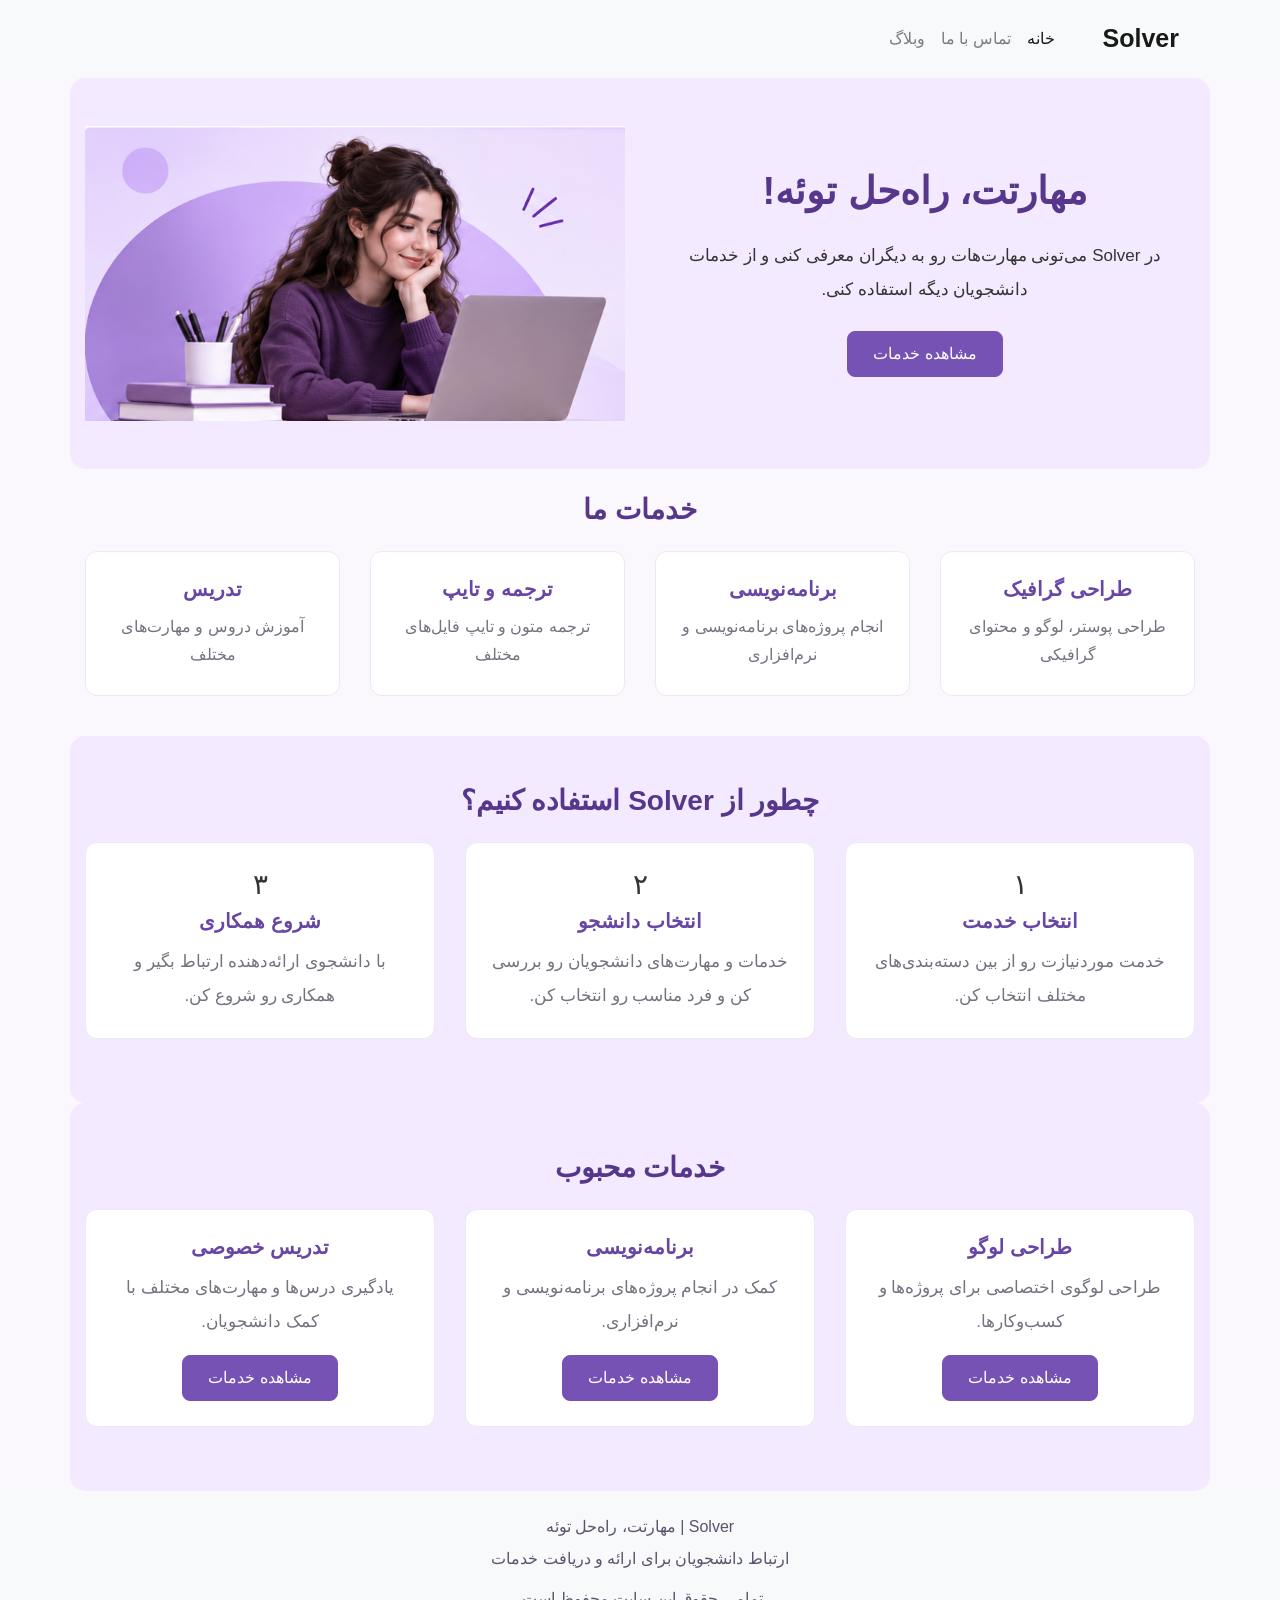
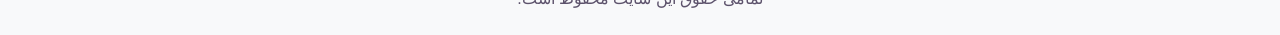
==== index.html @ 61af01be "update homepage banner" ====
<!DOCTYPE html>
<html lang="fa" dir="rtl">

<head>
    <meta charset="UTF-8">
    <meta name="viewport" content="width=device-width, initial-scale=1.0">
    <title>Solver | سالور</title>

    <link rel="stylesheet" href="css/bootstrap.min.css">
    <link rel="stylesheet" href="css/style.css">
</head>

<body>

    <!-- منوی سایت -->
    <nav class="navbar navbar-expand-lg navbar-light bg-light">
        <div class="container">

            <a class="navbar-brand" href="index.html">Solver</a>

            <button class="navbar-toggler" type="button" data-bs-toggle="collapse"
                data-bs-target="#navbarMenu">
                <span class="navbar-toggler-icon"></span>
            </button>

            <div class="collapse navbar-collapse" id="navbarMenu">
                <ul class="navbar-nav me-auto">

                    <li class="nav-item">
                        <a class="nav-link active" href="index.html">خانه</a>
                    </li>

                    <li class="nav-item">
                        <a class="nav-link" href="contact.html">تماس با ما</a>
                    </li>

                    <li class="nav-item">
                        <a class="nav-link" href="blog.html">وبلاگ</a>
                    </li>

                </ul>
            </div>

        </div>
    </nav>
    
    <!-- بخش معرفی سایت -->
<div class="container py-5">
    <div class="row align-items-center">

        <div class="col-md-6 text-center text-md-end">
            <h1>مهارتت، راه‌حل توئه!</h1>

            <p class="my-4">
                در Solver می‌تونی مهارت‌هات رو به دیگران معرفی کنی
                و از خدمات دانشجویان دیگه استفاده کنی.
            </p>

            <a href="products.html" class="btn btn-primary">
                مشاهده خدمات
            </a>
        </div>

        <div class="col-md-6">
            <img src="img/hero.png"
                 alt="معرفی خدمات دانشجویی Solver"
                 class="img-fluid">
        </div>

    </div>
</div>

    
    <!-- خدمات -->
    <div class="container py-4">

        <h2 class="text-center mb-4">خدمات ما</h2>

        <div class="row">

            <div class="col-md-3 mb-3">
                <div class="card h-100">
                    <div class="card-body text-center">
                        <h5 class="card-title">طراحی گرافیک</h5>
                        <p class="card-text">
                            طراحی پوستر، لوگو و محتوای گرافیکی
                        </p>
                    </div>
                </div>
            </div>

            <div class="col-md-3 mb-3">
                <div class="card h-100">
                    <div class="card-body text-center">
                        <h5 class="card-title">برنامه‌نویسی</h5>
                        <p class="card-text">
                            انجام پروژه‌های برنامه‌نویسی و نرم‌افزاری
                        </p>
                    </div>
                </div>
            </div>

            <div class="col-md-3 mb-3">
                <div class="card h-100">
                    <div class="card-body text-center">
                        <h5 class="card-title">ترجمه و تایپ</h5>
                        <p class="card-text">
                            ترجمه متون و تایپ فایل‌های مختلف
                        </p>
                    </div>
                </div>
            </div>

            <div class="col-md-3 mb-3">
                <div class="card h-100">
                    <div class="card-body text-center">
                        <h5 class="card-title">تدریس</h5>
                        <p class="card-text">
                            آموزش دروس و مهارت‌های مختلف
                        </p>
                    </div>
                </div>
            </div>

        </div>
    </div>

        <!-- نحوه استفاده از سایت -->
    <div class="container py-5">
        <h2 class="text-center mb-4">چطور از Solver استفاده کنیم؟</h2>

        <div class="row">

            <div class="col-md-4 mb-3">
                <div class="card h-100 text-center">
                    <div class="card-body">
                        <h3>۱</h3>
                        <h5 class="card-title">انتخاب خدمت</h5>
                        <p class="card-text">
                            خدمت موردنیازت رو از بین دسته‌بندی‌های مختلف انتخاب کن.
                        </p>
                    </div>
                </div>
            </div>

            <div class="col-md-4 mb-3">
                <div class="card h-100 text-center">
                    <div class="card-body">
                        <h3>۲</h3>
                        <h5 class="card-title">انتخاب دانشجو</h5>
                        <p class="card-text">
                            خدمات و مهارت‌های دانشجویان رو بررسی کن و فرد مناسب رو انتخاب کن.
                        </p>
                    </div>
                </div>
            </div>

            <div class="col-md-4 mb-3">
                <div class="card h-100 text-center">
                    <div class="card-body">
                        <h3>۳</h3>
                        <h5 class="card-title">شروع همکاری</h5>
                        <p class="card-text">
                            با دانشجوی ارائه‌دهنده ارتباط بگیر و همکاری رو شروع کن.
                        </p>
                    </div>
                </div>
            </div>

        </div>
    </div>

    <!-- خدمات محبوب -->
    <div class="container py-5">
        <h2 class="text-center mb-4">خدمات محبوب</h2>

        <div class="row">

            <div class="col-md-4 mb-3">
                <div class="card h-100">
                    <div class="card-body text-center">
                        <h5 class="card-title">طراحی لوگو</h5>
                        <p class="card-text">
                            طراحی لوگوی اختصاصی برای پروژه‌ها و کسب‌وکارها.
                        </p>
                        <a href="products.html" class="btn btn-primary">مشاهده خدمات</a>
                    </div>
                </div>
            </div>

            <div class="col-md-4 mb-3">
                <div class="card h-100">
                    <div class="card-body text-center">
                        <h5 class="card-title">برنامه‌نویسی</h5>
                        <p class="card-text">
                            کمک در انجام پروژه‌های برنامه‌نویسی و نرم‌افزاری.
                        </p>
                        <a href="products.html" class="btn btn-primary">مشاهده خدمات</a>
                    </div>
                </div>
            </div>

            <div class="col-md-4 mb-3">
                <div class="card h-100">
                    <div class="card-body text-center">
                        <h5 class="card-title">تدریس خصوصی</h5>
                        <p class="card-text">
                            یادگیری درس‌ها و مهارت‌های مختلف با کمک دانشجویان.
                        </p>
                        <a href="products.html" class="btn btn-primary">مشاهده خدمات</a>
                    </div>
                </div>
            </div>

        </div>
    </div>

    <!-- پایین صفحه -->
    <div class="container-fluid bg-light text-center py-4">

        <p class="mb-2">Solver | مهارتت، راه‌حل توئه</p>

        <p class="mb-0">
            ارتباط دانشجویان برای ارائه و دریافت خدمات
        </p>

        <p class="mt-3 mb-0">
            تمامی حقوق این سایت محفوظ است.
        </p>

    </div>

        

    <script src="js/bootstrap.bundle.min.js"></script>
    <script src="js/script.js"></script>

</body>
</html>
---- css/style.css ----
/* تنظیمات کلی */
body {
    font-family: Tahoma, Arial, sans-serif;
    background-color: #faf8fc;
    color: #333333;
}

/* منوی سایت */
.navbar {
    padding: 15px;
}

.navbar-brand {
    color: #6846a5;
    font-size: 25px;
    font-weight: bold;
}

.nav-link {
    color: #514b5e;
}

/* عنوان ها */
h1, h2 {
    color: #56378b;
    font-weight: bold;
}

h1 {
    font-size: 38px;
}

h2 {
    font-size: 28px;
}

/* بخش معرفی */
.container.text-center p {
    color: #716b7b;
    line-height: 2;
}

/* دکمه شروع */
.btn-primary {
    background-color: #7652b5;
    border-color: #7652b5;
    border-radius: 8px;
    padding: 10px 25px;
}

/* کارت های خدمات */
.card {
    border: 1px solid #eee8f5;
    border-radius: 12px;
    background-color: #ffffff;
}

.card-body {
    padding: 25px;
}

.card-title {
    color: #6846a5;
    font-weight: bold;
}

.card-text {
    color: #77717f;
    line-height: 1.8;
}

/* پایین صفحه */
.container-fluid {
    color: #5d536c;
    padding: 30px;
}

/* بنر اصلی */
.container.py-5 {
    background-color: #f3eaff;
    border-radius: 15px;
}

.container.py-5 h1 {
    font-size: 38px;
    color: #56378b;
}

.container.py-5 p {
    font-size: 17px;
    line-height: 2;
}
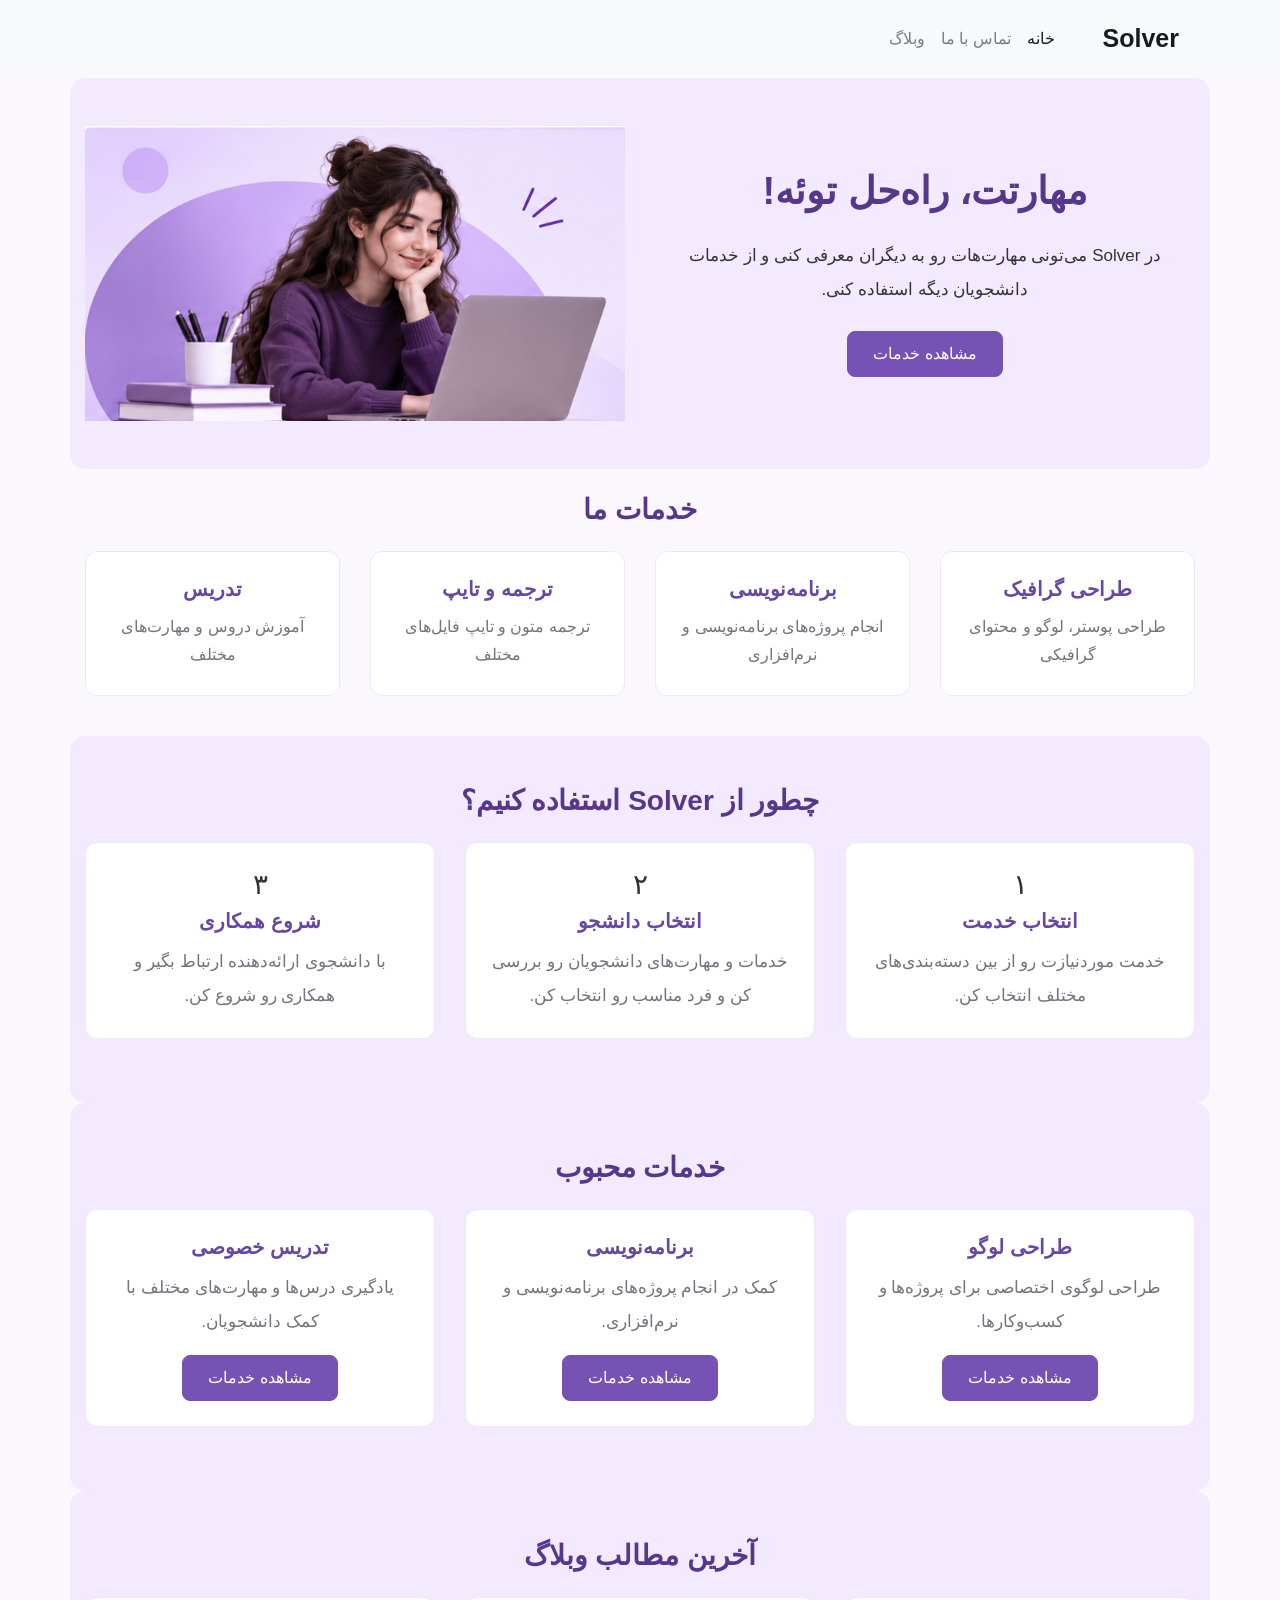
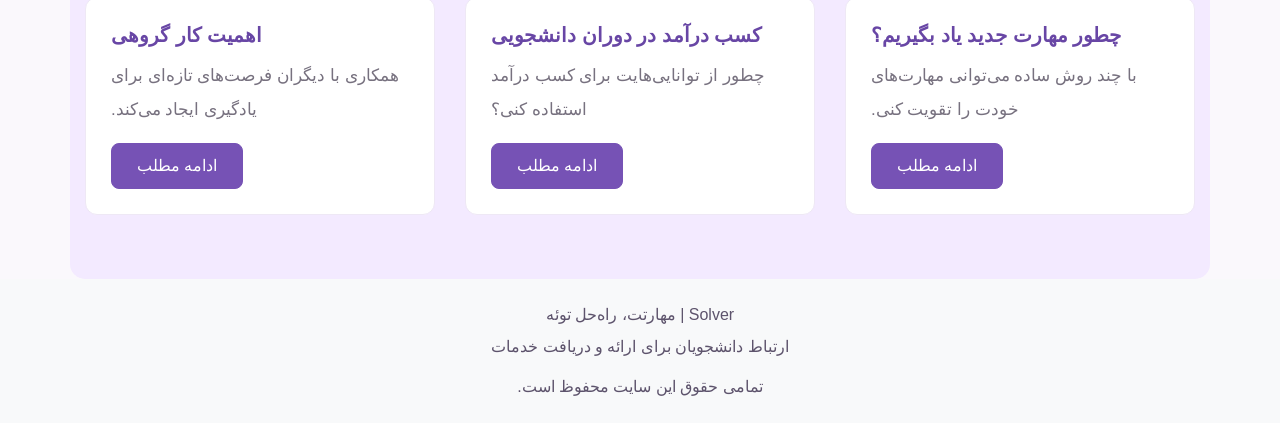
==== commit c5003771: "add blog cards" ====
--- a/index.html
+++ b/index.html
@@ -1,4 +1,3 @@
-
 <!DOCTYPE html>
 <html lang="fa" dir="rtl">
 
@@ -44,34 +43,33 @@
 
         </div>
     </nav>
-    
+
     <!-- بخش معرفی سایت -->
-<div class="container py-5">
-    <div class="row align-items-center">
-
-        <div class="col-md-6 text-center text-md-end">
-            <h1>مهارتت، راه‌حل توئه!</h1>
-
-            <p class="my-4">
-                در Solver می‌تونی مهارت‌هات رو به دیگران معرفی کنی
-                و از خدمات دانشجویان دیگه استفاده کنی.
-            </p>
-
-            <a href="products.html" class="btn btn-primary">
-                مشاهده خدمات
-            </a>
-        </div>
-
-        <div class="col-md-6">
-            <img src="img/hero.png"
-                 alt="معرفی خدمات دانشجویی Solver"
-                 class="img-fluid">
-        </div>
-
-    </div>
-</div>
-
-    
+    <div class="container py-5">
+        <div class="row align-items-center">
+
+            <div class="col-md-6 text-center text-md-end">
+                <h1>مهارتت، راه‌حل توئه!</h1>
+
+                <p class="my-4">
+                    در Solver می‌تونی مهارت‌هات رو به دیگران معرفی کنی
+                    و از خدمات دانشجویان دیگه استفاده کنی.
+                </p>
+
+                <a href="products.html" class="btn btn-primary">
+                    مشاهده خدمات
+                </a>
+            </div>
+
+            <div class="col-md-6">
+                <img src="img/hero.png"
+                    alt="معرفی خدمات دانشجویی Solver"
+                    class="img-fluid">
+            </div>
+
+        </div>
+    </div>
+
     <!-- خدمات -->
     <div class="container py-4">
 
@@ -126,8 +124,9 @@
         </div>
     </div>
 
-        <!-- نحوه استفاده از سایت -->
-    <div class="container py-5">
+    <!-- نحوه استفاده از سایت -->
+    <div class="container py-5">
+
         <h2 class="text-center mb-4">چطور از Solver استفاده کنیم؟</h2>
 
         <div class="row">
@@ -173,6 +172,7 @@
 
     <!-- خدمات محبوب -->
     <div class="container py-5">
+
         <h2 class="text-center mb-4">خدمات محبوب</h2>
 
         <div class="row">
@@ -209,6 +209,52 @@
                             یادگیری درس‌ها و مهارت‌های مختلف با کمک دانشجویان.
                         </p>
                         <a href="products.html" class="btn btn-primary">مشاهده خدمات</a>
+                    </div>
+                </div>
+            </div>
+
+        </div>
+    </div>
+
+    <!-- آخرین مطالب وبلاگ -->
+    <div class="container py-5">
+
+        <h2 class="text-center mb-4">آخرین مطالب وبلاگ</h2>
+
+        <div class="row">
+
+            <div class="col-md-4 mb-3">
+                <div class="card h-100">
+                    <div class="card-body">
+                        <h5 class="card-title">چطور مهارت جدید یاد بگیریم؟</h5>
+                        <p class="card-text">
+                            با چند روش ساده می‌توانی مهارت‌های خودت را تقویت کنی.
+                        </p>
+                        <a href="blog.html" class="btn btn-primary">ادامه مطلب</a>
+                    </div>
+                </div>
+            </div>
+
+            <div class="col-md-4 mb-3">
+                <div class="card h-100">
+                    <div class="card-body">
+                        <h5 class="card-title">کسب درآمد در دوران دانشجویی</h5>
+                        <p class="card-text">
+                            چطور از توانایی‌هایت برای کسب درآمد استفاده کنی؟
+                        </p>
+                        <a href="blog.html" class="btn btn-primary">ادامه مطلب</a>
+                    </div>
+                </div>
+            </div>
+
+            <div class="col-md-4 mb-3">
+                <div class="card h-100">
+                    <div class="card-body">
+                        <h5 class="card-title">اهمیت کار گروهی</h5>
+                        <p class="card-text">
+                            همکاری با دیگران فرصت‌های تازه‌ای برای یادگیری ایجاد می‌کند.
+                        </p>
+                        <a href="blog.html" class="btn btn-primary">ادامه مطلب</a>
                     </div>
                 </div>
             </div>
@@ -231,8 +277,6 @@
 
     </div>
 
-        
-
     <script src="js/bootstrap.bundle.min.js"></script>
     <script src="js/script.js"></script>
 
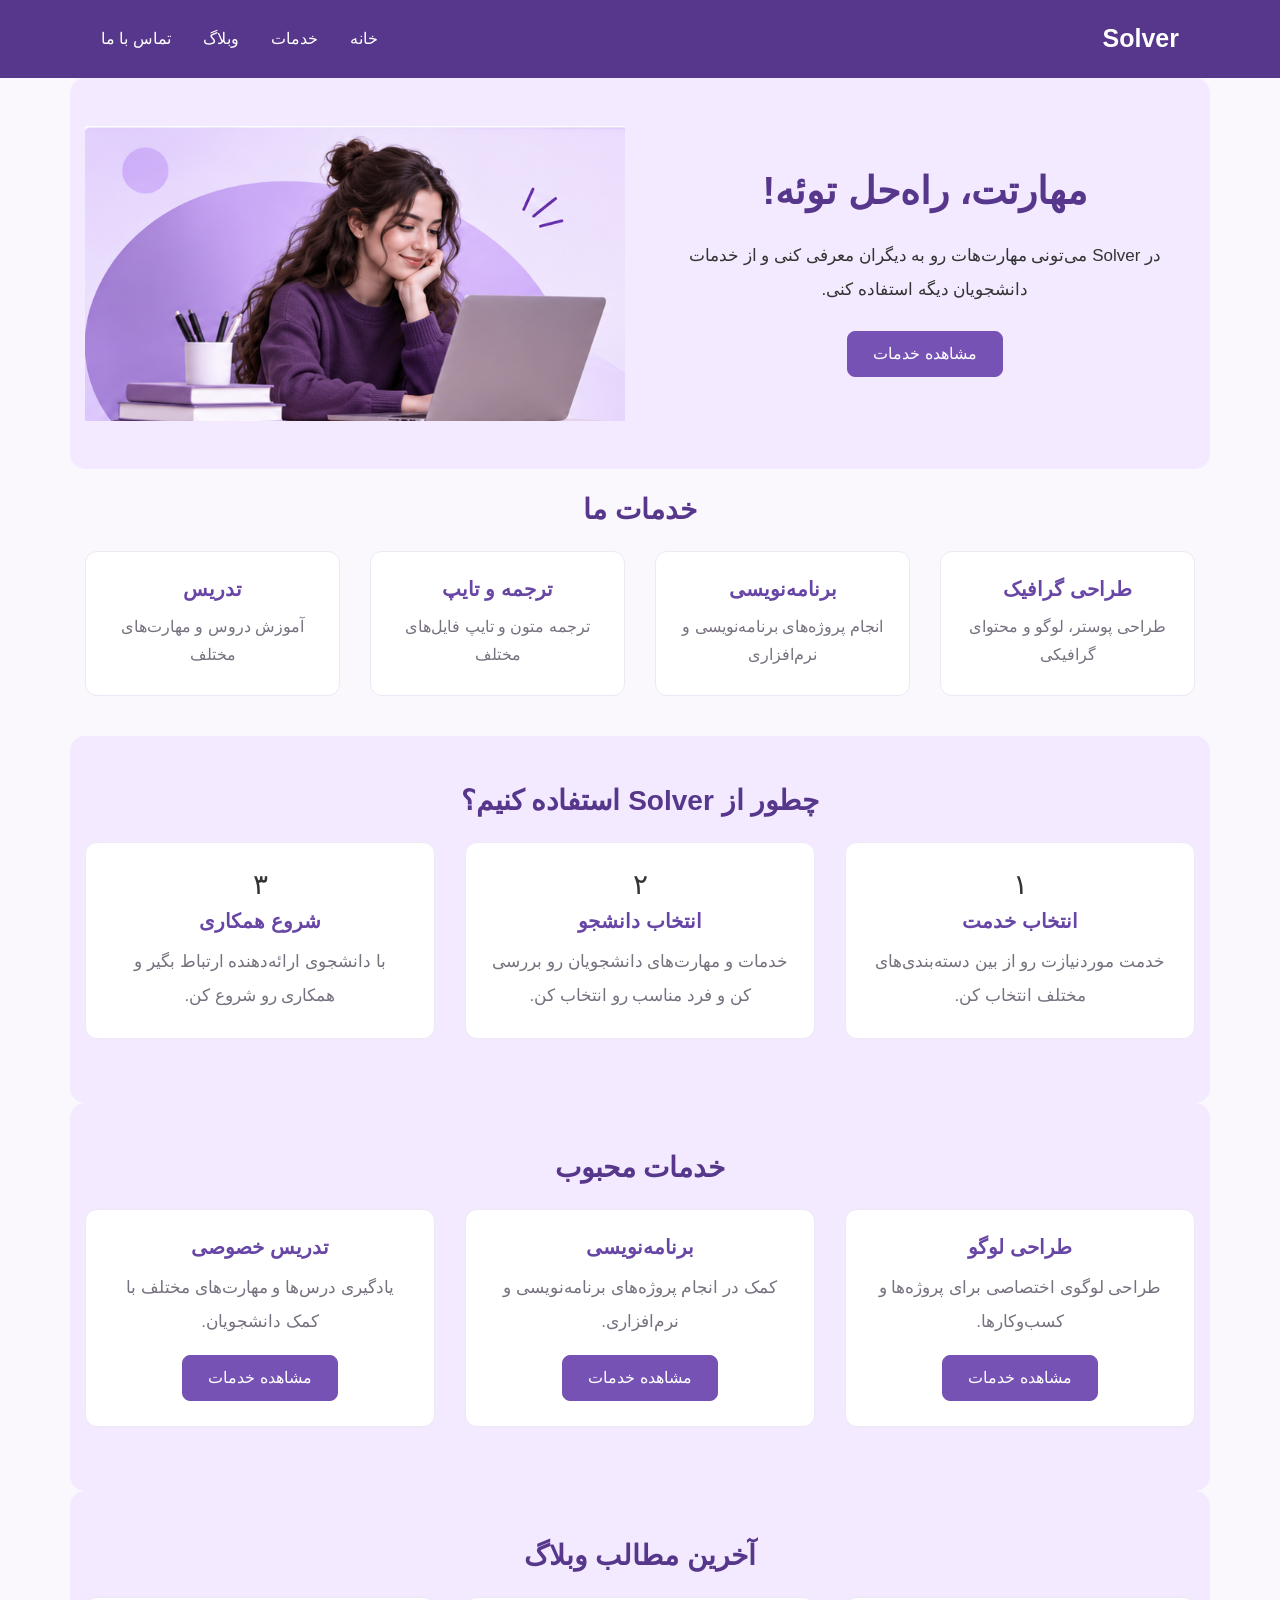
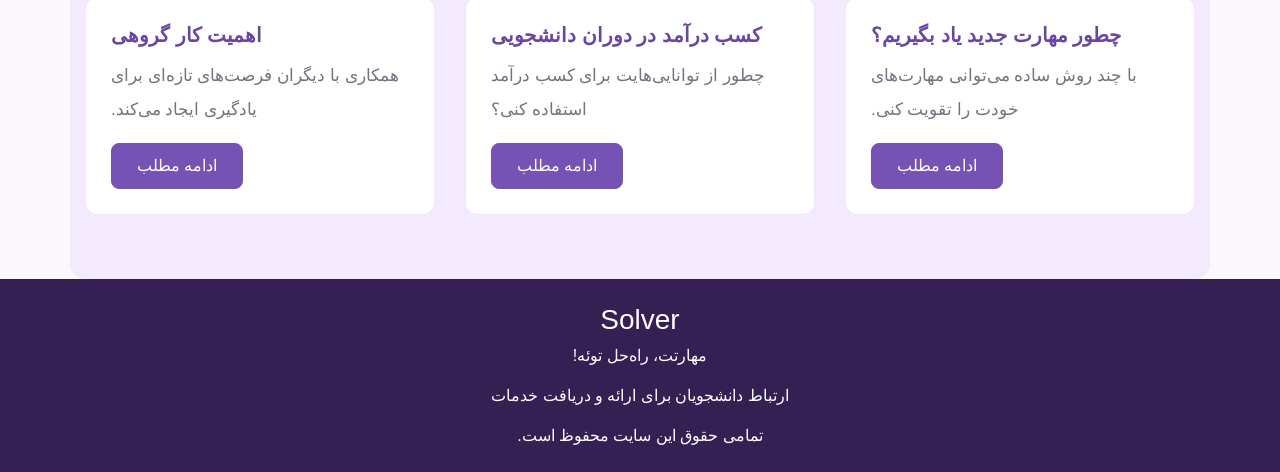
==== commit 1fbe5751: "improve header and footer" ====
--- a/index.html
+++ b/index.html
@@ -12,33 +12,17 @@
 
 <body>
 
-    <!-- منوی سایت -->
-    <nav class="navbar navbar-expand-lg navbar-light bg-light">
+<!-- هدر سایت -->
+    <nav class="navbar navbar-dark" style="background-color: #56378b;">
         <div class="container">
 
             <a class="navbar-brand" href="index.html">Solver</a>
 
-            <button class="navbar-toggler" type="button" data-bs-toggle="collapse"
-                data-bs-target="#navbarMenu">
-                <span class="navbar-toggler-icon"></span>
-            </button>
-
-            <div class="collapse navbar-collapse" id="navbarMenu">
-                <ul class="navbar-nav me-auto">
-
-                    <li class="nav-item">
-                        <a class="nav-link active" href="index.html">خانه</a>
-                    </li>
-
-                    <li class="nav-item">
-                        <a class="nav-link" href="contact.html">تماس با ما</a>
-                    </li>
-
-                    <li class="nav-item">
-                        <a class="nav-link" href="blog.html">وبلاگ</a>
-                    </li>
-
-                </ul>
+            <div class="d-flex">
+                <a class="nav-link text-white" href="index.html">خانه</a>
+                <a class="nav-link text-white" href="products.html">خدمات</a>
+                <a class="nav-link text-white" href="blog.html">وبلاگ</a>
+                <a class="nav-link text-white" href="contact.html">تماس با ما</a>
             </div>
 
         </div>
@@ -263,17 +247,15 @@
     </div>
 
     <!-- پایین صفحه -->
-    <div class="container-fluid bg-light text-center py-4">
-
-        <p class="mb-2">Solver | مهارتت، راه‌حل توئه</p>
-
-        <p class="mb-0">
-            ارتباط دانشجویان برای ارائه و دریافت خدمات
-        </p>
-
-        <p class="mt-3 mb-0">
-            تمامی حقوق این سایت محفوظ است.
-        </p>
+    <div class="container-fluid text-center py-4" style="background-color: #342052; color: white;">
+
+        <h3>Solver</h3>
+
+        <p>مهارتت، راه‌حل توئه!</p>
+
+        <p>ارتباط دانشجویان برای ارائه و دریافت خدمات</p>
+
+        <p class="mb-0">تمامی حقوق این سایت محفوظ است.</p>
 
     </div>
 
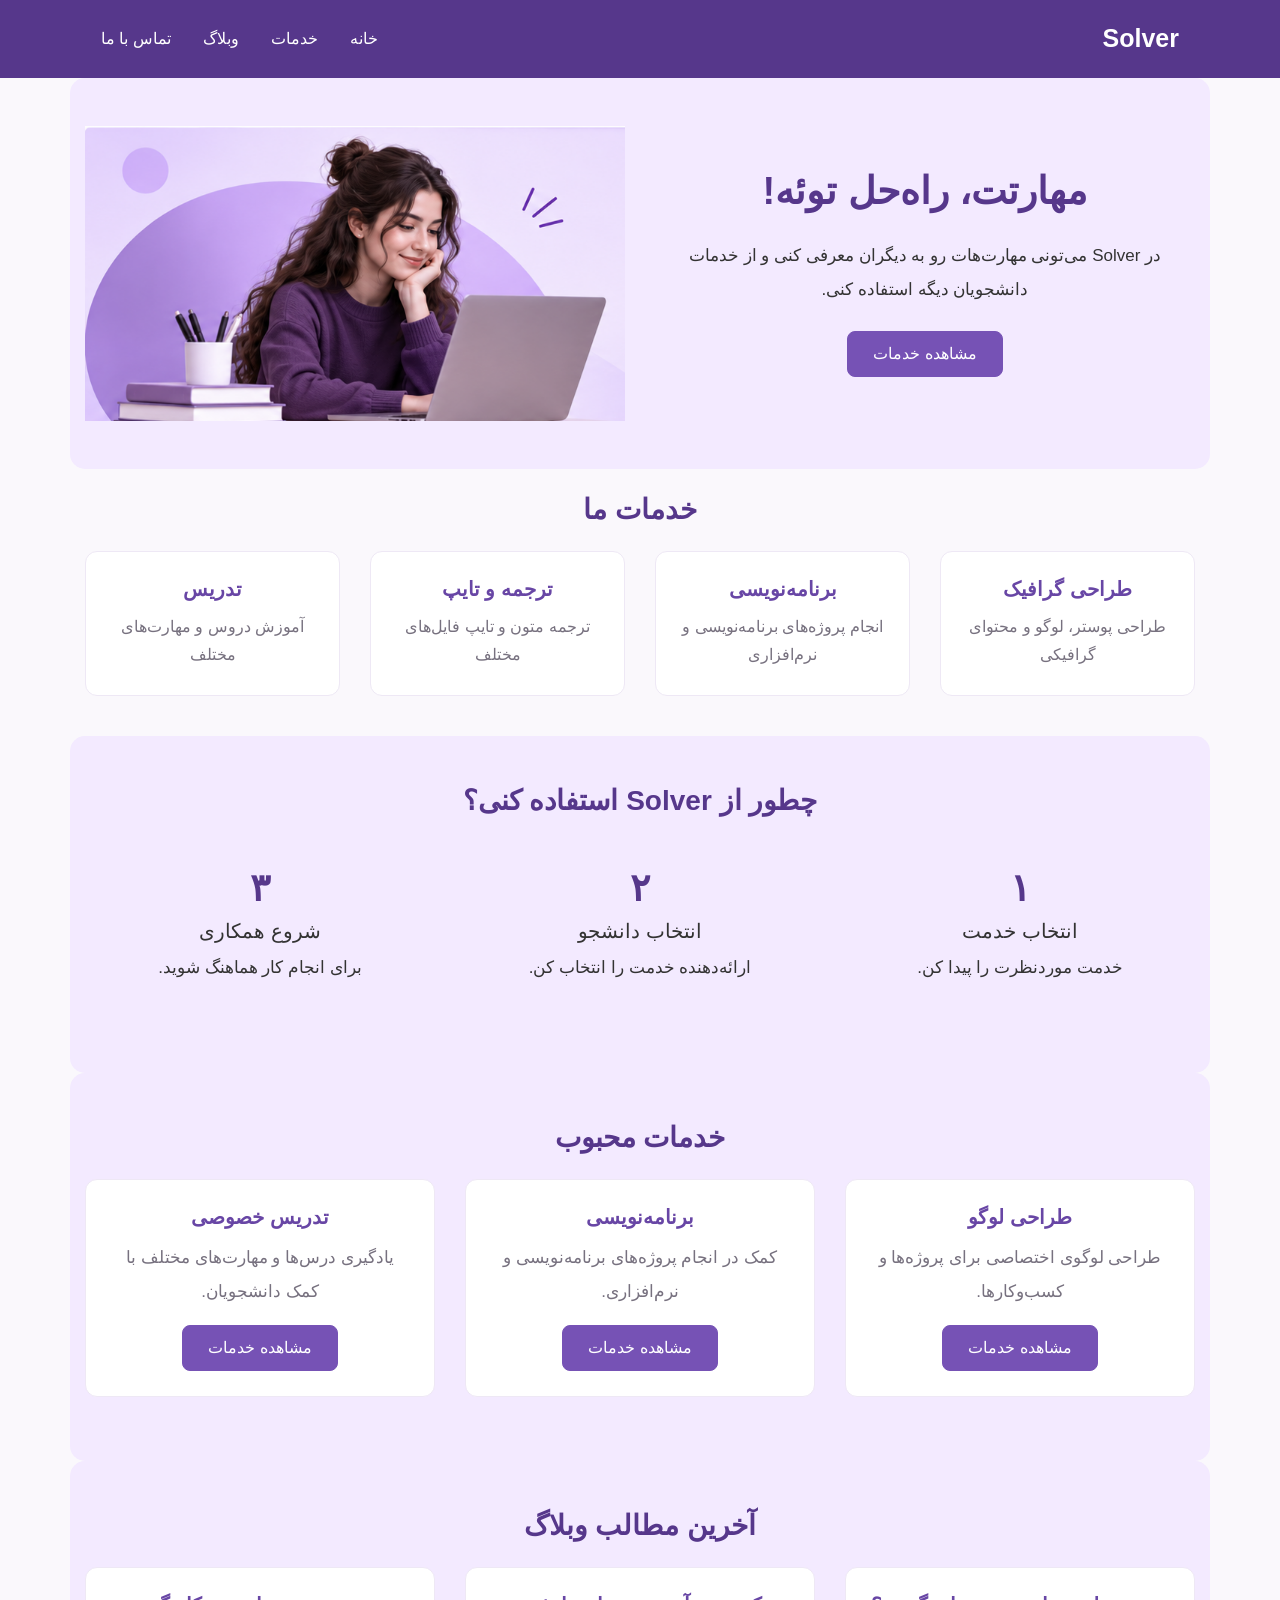
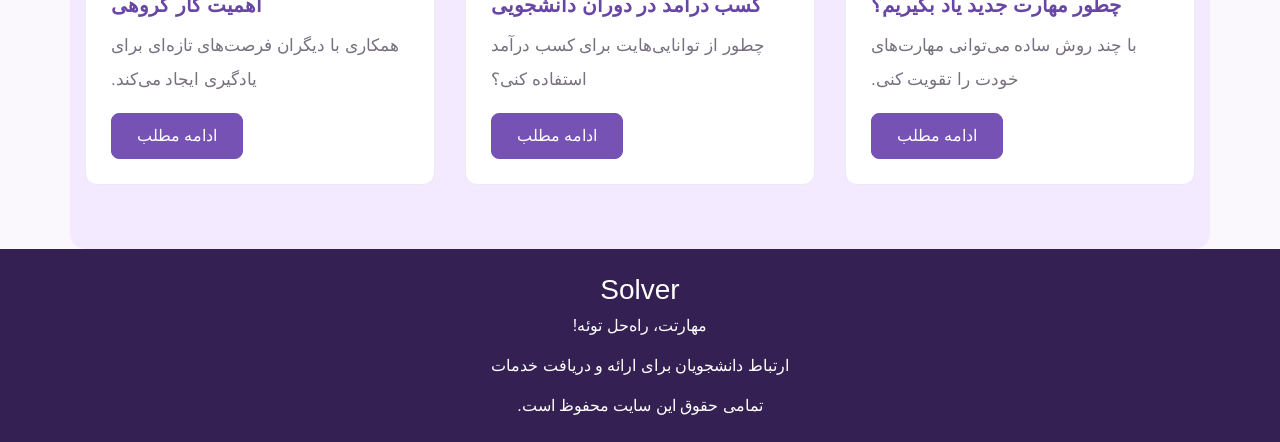
==== commit 0b50a47c: "improve how it works section" ====
--- a/index.html
+++ b/index.html
@@ -111,49 +111,33 @@
     <!-- نحوه استفاده از سایت -->
     <div class="container py-5">
 
-        <h2 class="text-center mb-4">چطور از Solver استفاده کنیم؟</h2>
-
-        <div class="row">
-
-            <div class="col-md-4 mb-3">
-                <div class="card h-100 text-center">
-                    <div class="card-body">
-                        <h3>۱</h3>
-                        <h5 class="card-title">انتخاب خدمت</h5>
-                        <p class="card-text">
-                            خدمت موردنیازت رو از بین دسته‌بندی‌های مختلف انتخاب کن.
-                        </p>
-                    </div>
-                </div>
-            </div>
-
-            <div class="col-md-4 mb-3">
-                <div class="card h-100 text-center">
-                    <div class="card-body">
-                        <h3>۲</h3>
-                        <h5 class="card-title">انتخاب دانشجو</h5>
-                        <p class="card-text">
-                            خدمات و مهارت‌های دانشجویان رو بررسی کن و فرد مناسب رو انتخاب کن.
-                        </p>
-                    </div>
-                </div>
-            </div>
-
-            <div class="col-md-4 mb-3">
-                <div class="card h-100 text-center">
-                    <div class="card-body">
-                        <h3>۳</h3>
-                        <h5 class="card-title">شروع همکاری</h5>
-                        <p class="card-text">
-                            با دانشجوی ارائه‌دهنده ارتباط بگیر و همکاری رو شروع کن.
-                        </p>
-                    </div>
-                </div>
-            </div>
-
-        </div>
-    </div>
-
+        <h2 class="text-center mb-5">چطور از Solver استفاده کنی؟</h2>
+
+        <div class="row text-center">
+
+            <div class="col-md-4 mb-4">
+                <h1 style="color: #56378b;">۱</h1>
+                <h5>انتخاب خدمت</h5>
+                <p>خدمت موردنظرت را پیدا کن.</p>
+            </div>
+
+            <div class="col-md-4 mb-4">
+                <h1 style="color: #56378b;">۲</h1>
+                <h5>انتخاب دانشجو</h5>
+                <p>ارائه‌دهنده خدمت را انتخاب کن.</p>
+            </div>
+
+            <div class="col-md-4 mb-4">
+                <h1 style="color: #56378b;">۳</h1>
+                <h5>شروع همکاری</h5>
+                <p>برای انجام کار هماهنگ شوید.</p>
+            </div>
+
+        </div>
+
+    </div>
+
+    
     <!-- خدمات محبوب -->
     <div class="container py-5">
 
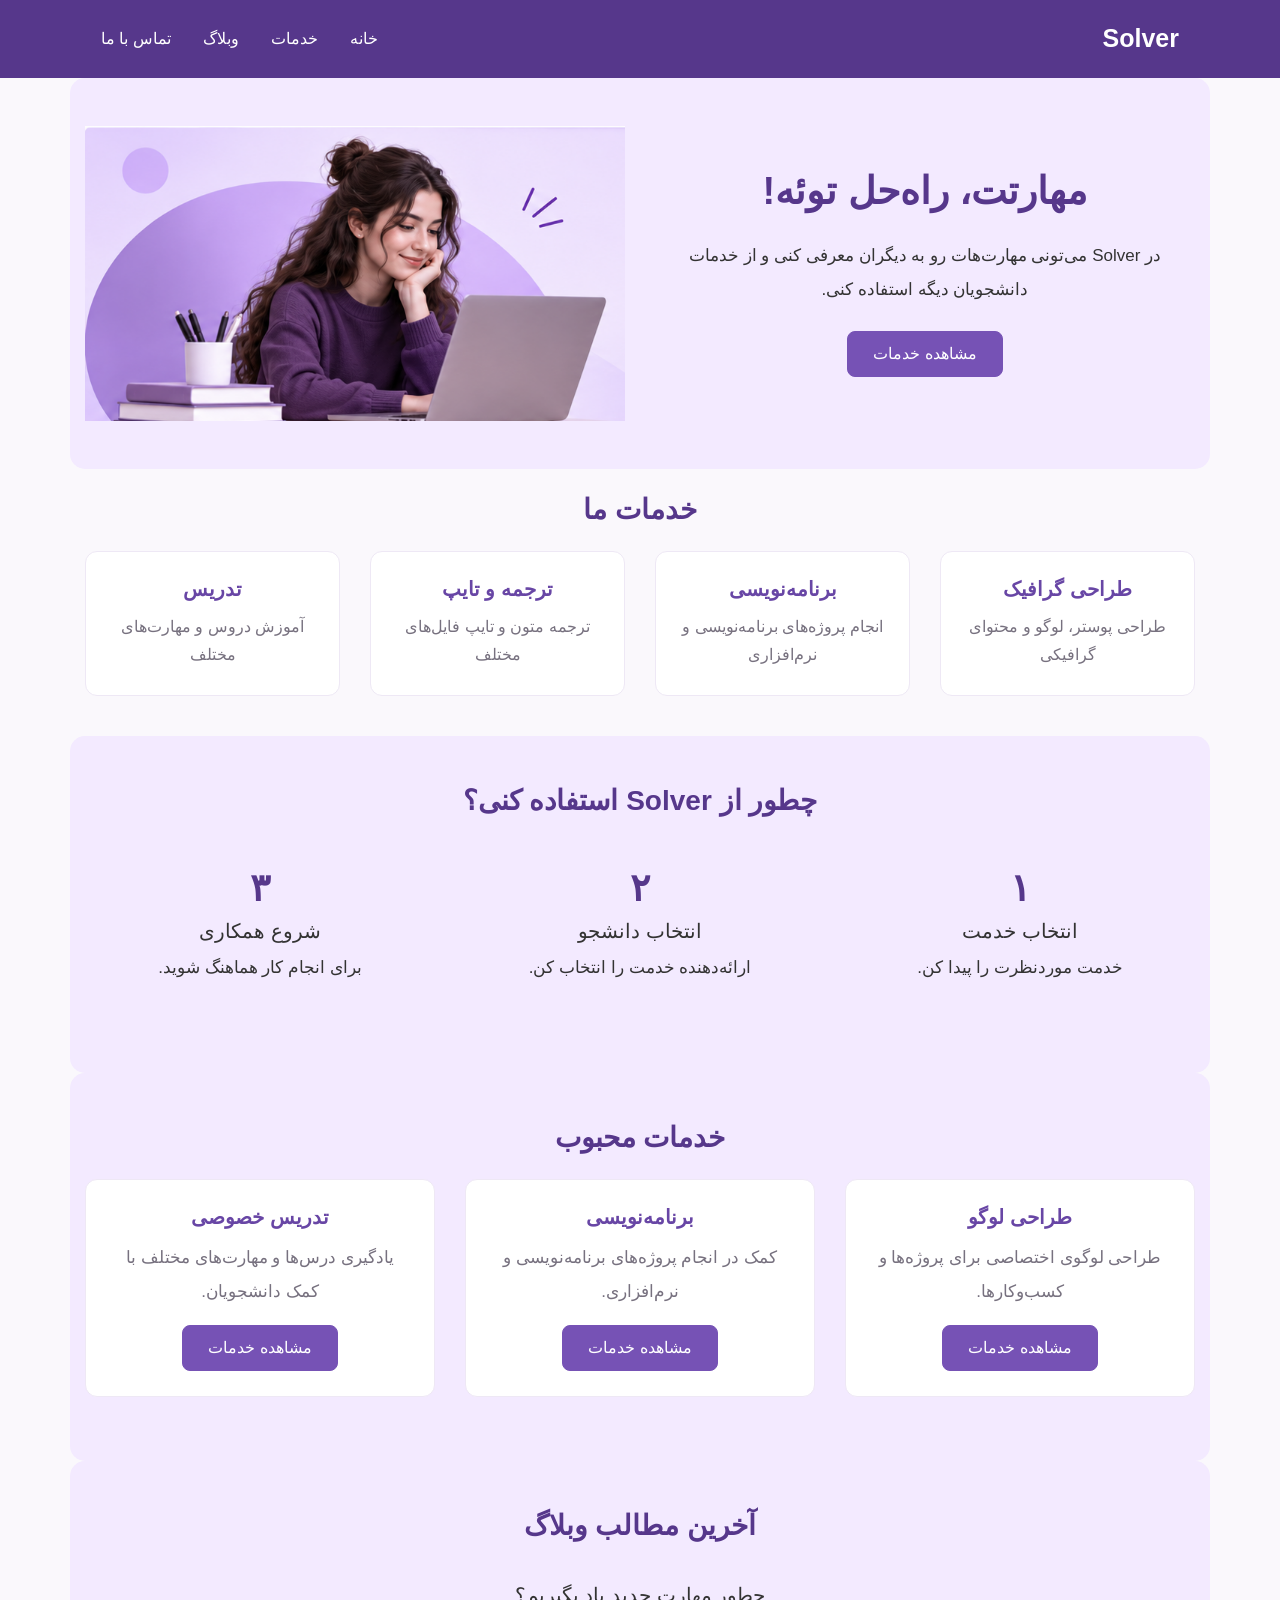
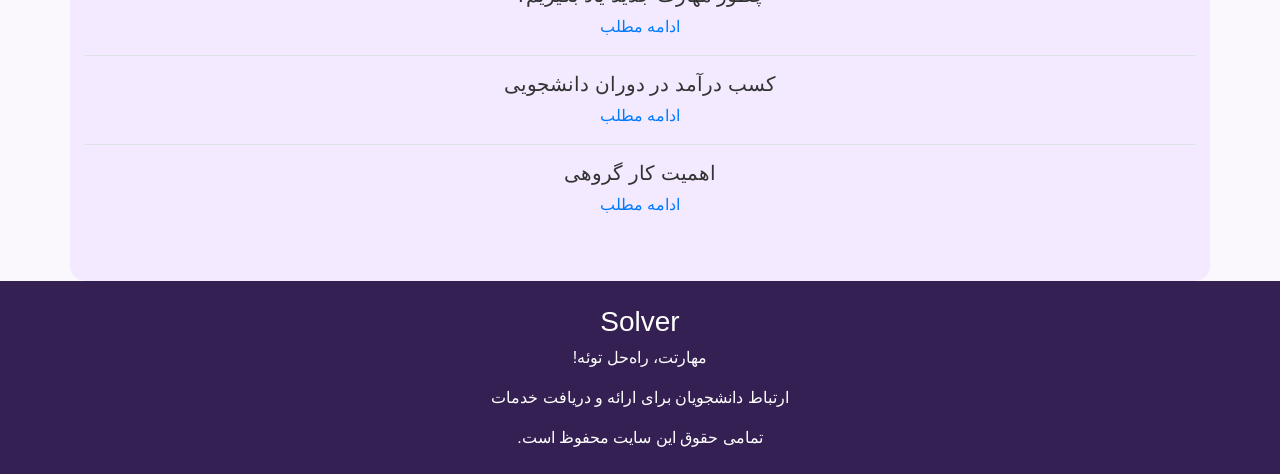
==== commit 0e6a99b8: "update latest blog section" ====
--- a/index.html
+++ b/index.html
@@ -189,45 +189,25 @@
 
         <h2 class="text-center mb-4">آخرین مطالب وبلاگ</h2>
 
-        <div class="row">
-
-            <div class="col-md-4 mb-3">
-                <div class="card h-100">
-                    <div class="card-body">
-                        <h5 class="card-title">چطور مهارت جدید یاد بگیریم؟</h5>
-                        <p class="card-text">
-                            با چند روش ساده می‌توانی مهارت‌های خودت را تقویت کنی.
-                        </p>
-                        <a href="blog.html" class="btn btn-primary">ادامه مطلب</a>
-                    </div>
-                </div>
-            </div>
-
-            <div class="col-md-4 mb-3">
-                <div class="card h-100">
-                    <div class="card-body">
-                        <h5 class="card-title">کسب درآمد در دوران دانشجویی</h5>
-                        <p class="card-text">
-                            چطور از توانایی‌هایت برای کسب درآمد استفاده کنی؟
-                        </p>
-                        <a href="blog.html" class="btn btn-primary">ادامه مطلب</a>
-                    </div>
-                </div>
-            </div>
-
-            <div class="col-md-4 mb-3">
-                <div class="card h-100">
-                    <div class="card-body">
-                        <h5 class="card-title">اهمیت کار گروهی</h5>
-                        <p class="card-text">
-                            همکاری با دیگران فرصت‌های تازه‌ای برای یادگیری ایجاد می‌کند.
-                        </p>
-                        <a href="blog.html" class="btn btn-primary">ادامه مطلب</a>
-                    </div>
-                </div>
-            </div>
-
-        </div>
+        <div class="text-center">
+
+            <div class="py-3 border-bottom">
+                <h5>چطور مهارت جدید یاد بگیریم؟</h5>
+                <a href="blog.html" class="text-decoration-none">ادامه مطلب</a>
+            </div>
+
+            <div class="py-3 border-bottom">
+                <h5>کسب درآمد در دوران دانشجویی</h5>
+                <a href="blog.html" class="text-decoration-none">ادامه مطلب</a>
+            </div>
+
+            <div class="py-3">
+                <h5>اهمیت کار گروهی</h5>
+                <a href="blog.html" class="text-decoration-none">ادامه مطلب</a>
+            </div>
+
+        </div>
+
     </div>
 
     <!-- پایین صفحه -->
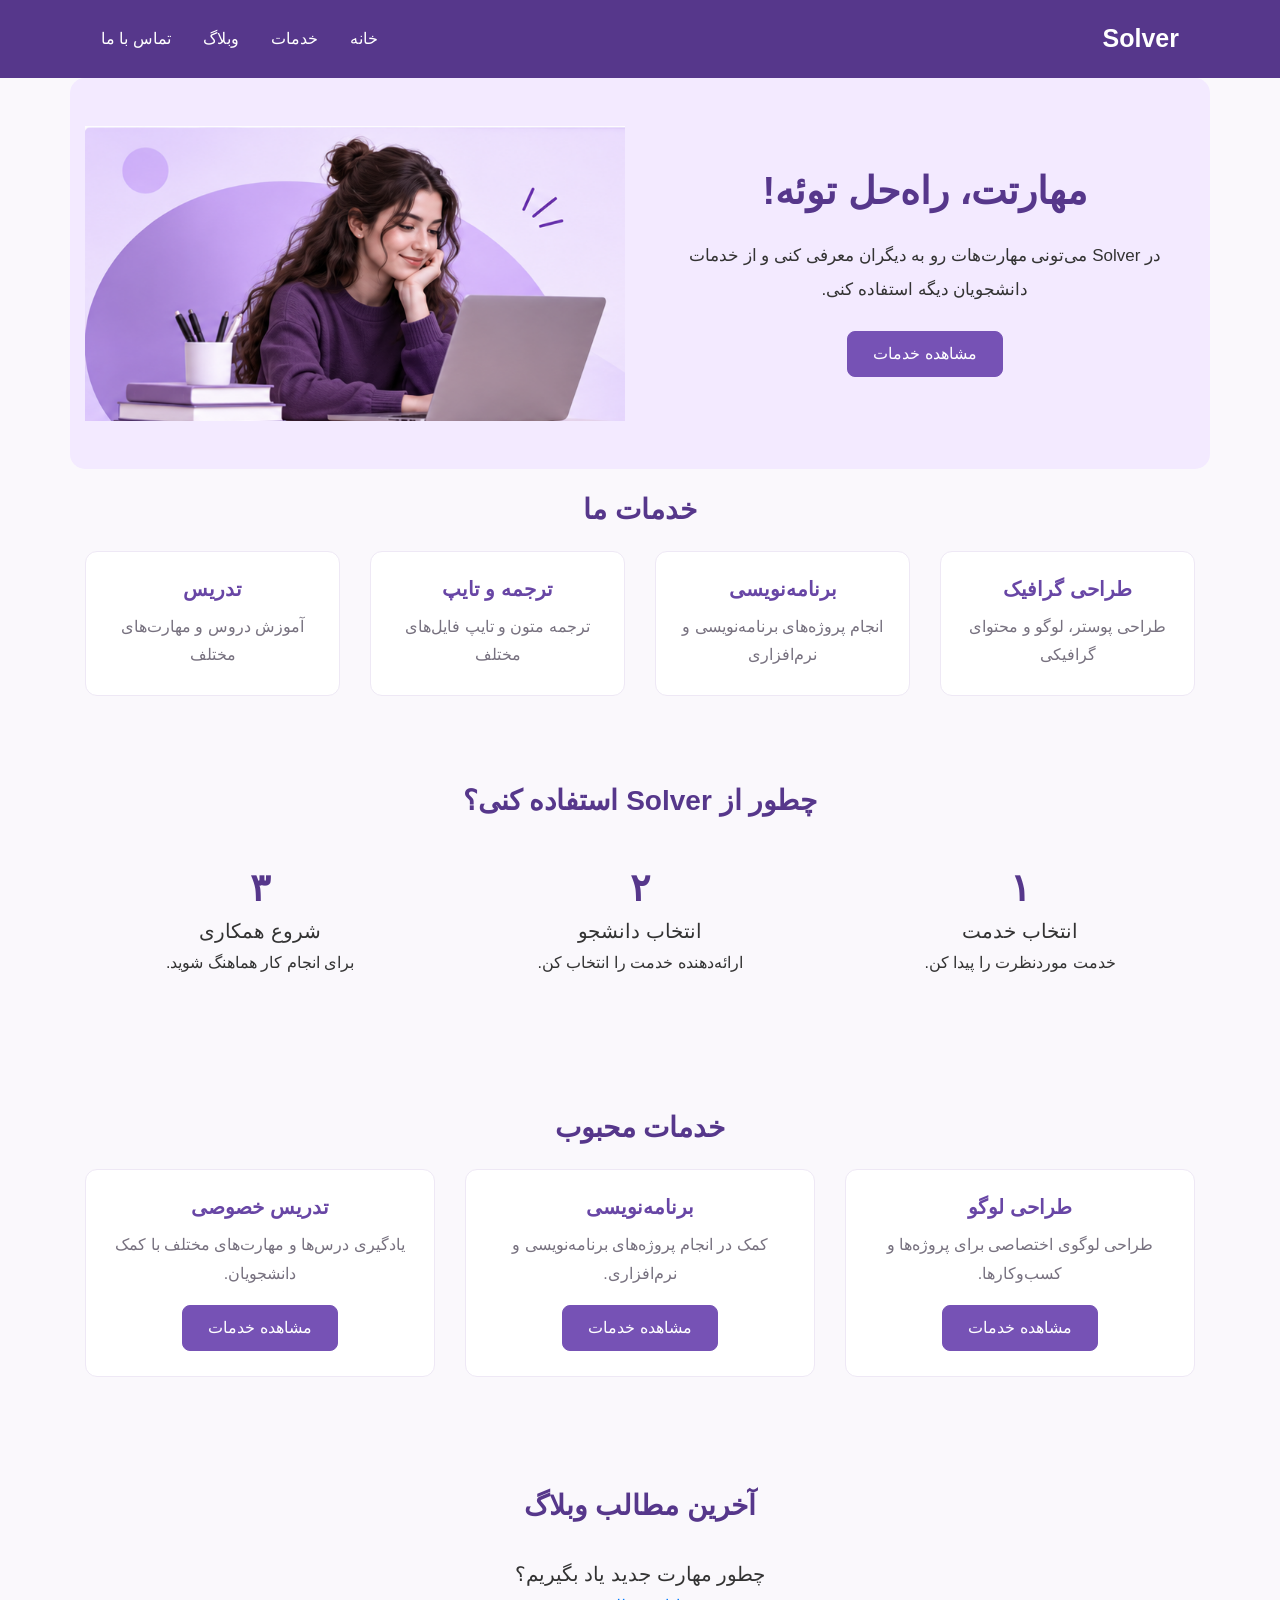
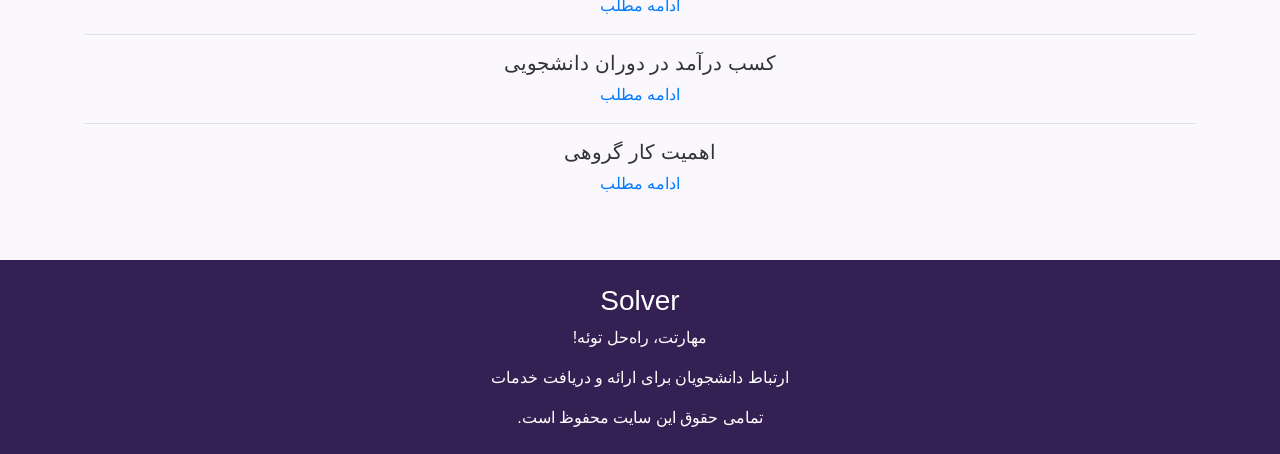
==== commit c368db6b: "simplify homepage" ====
--- a/index.html
+++ b/index.html
@@ -12,7 +12,7 @@
 
 <body>
 
-<!-- هدر سایت -->
+    <!-- هدر سایت -->
     <nav class="navbar navbar-dark" style="background-color: #56378b;">
         <div class="container">
 
@@ -29,7 +29,7 @@
     </nav>
 
     <!-- بخش معرفی سایت -->
-    <div class="container py-5">
+    <div class="container py-5 banner">
         <div class="row align-items-center">
 
             <div class="col-md-6 text-center text-md-end">
@@ -137,7 +137,6 @@
 
     </div>
 
-    
     <!-- خدمات محبوب -->
     <div class="container py-5">
 
@@ -223,8 +222,5 @@
 
     </div>
 
-    <script src="js/bootstrap.bundle.min.js"></script>
-    <script src="js/script.js"></script>
-
 </body>
 </html>
--- a/css/style.css
+++ b/css/style.css
@@ -1,11 +1,11 @@
-/* تنظیمات کلی */
+/* تنظیمات صفحه */
 body {
     font-family: Tahoma, Arial, sans-serif;
     background-color: #faf8fc;
     color: #333333;
 }
 
-/* منوی سایت */
+/* منوی بالا */
 .navbar {
     padding: 15px;
 }
@@ -34,13 +34,13 @@
     font-size: 28px;
 }
 
-/* بخش معرفی */
+/* متن ها */
 .container.text-center p {
     color: #716b7b;
     line-height: 2;
 }
 
-/* دکمه شروع */
+/* دکمه ها */
 .btn-primary {
     background-color: #7652b5;
     border-color: #7652b5;
@@ -75,18 +75,18 @@
     padding: 30px;
 }
 
-/* بنر اصلی */
-.container.py-5 {
+/* بخش اول صفحه */
+.banner {
     background-color: #f3eaff;
     border-radius: 15px;
 }
 
-.container.py-5 h1 {
+.banner h1 {
     font-size: 38px;
     color: #56378b;
 }
 
-.container.py-5 p {
+.banner p {
     font-size: 17px;
     line-height: 2;
 }
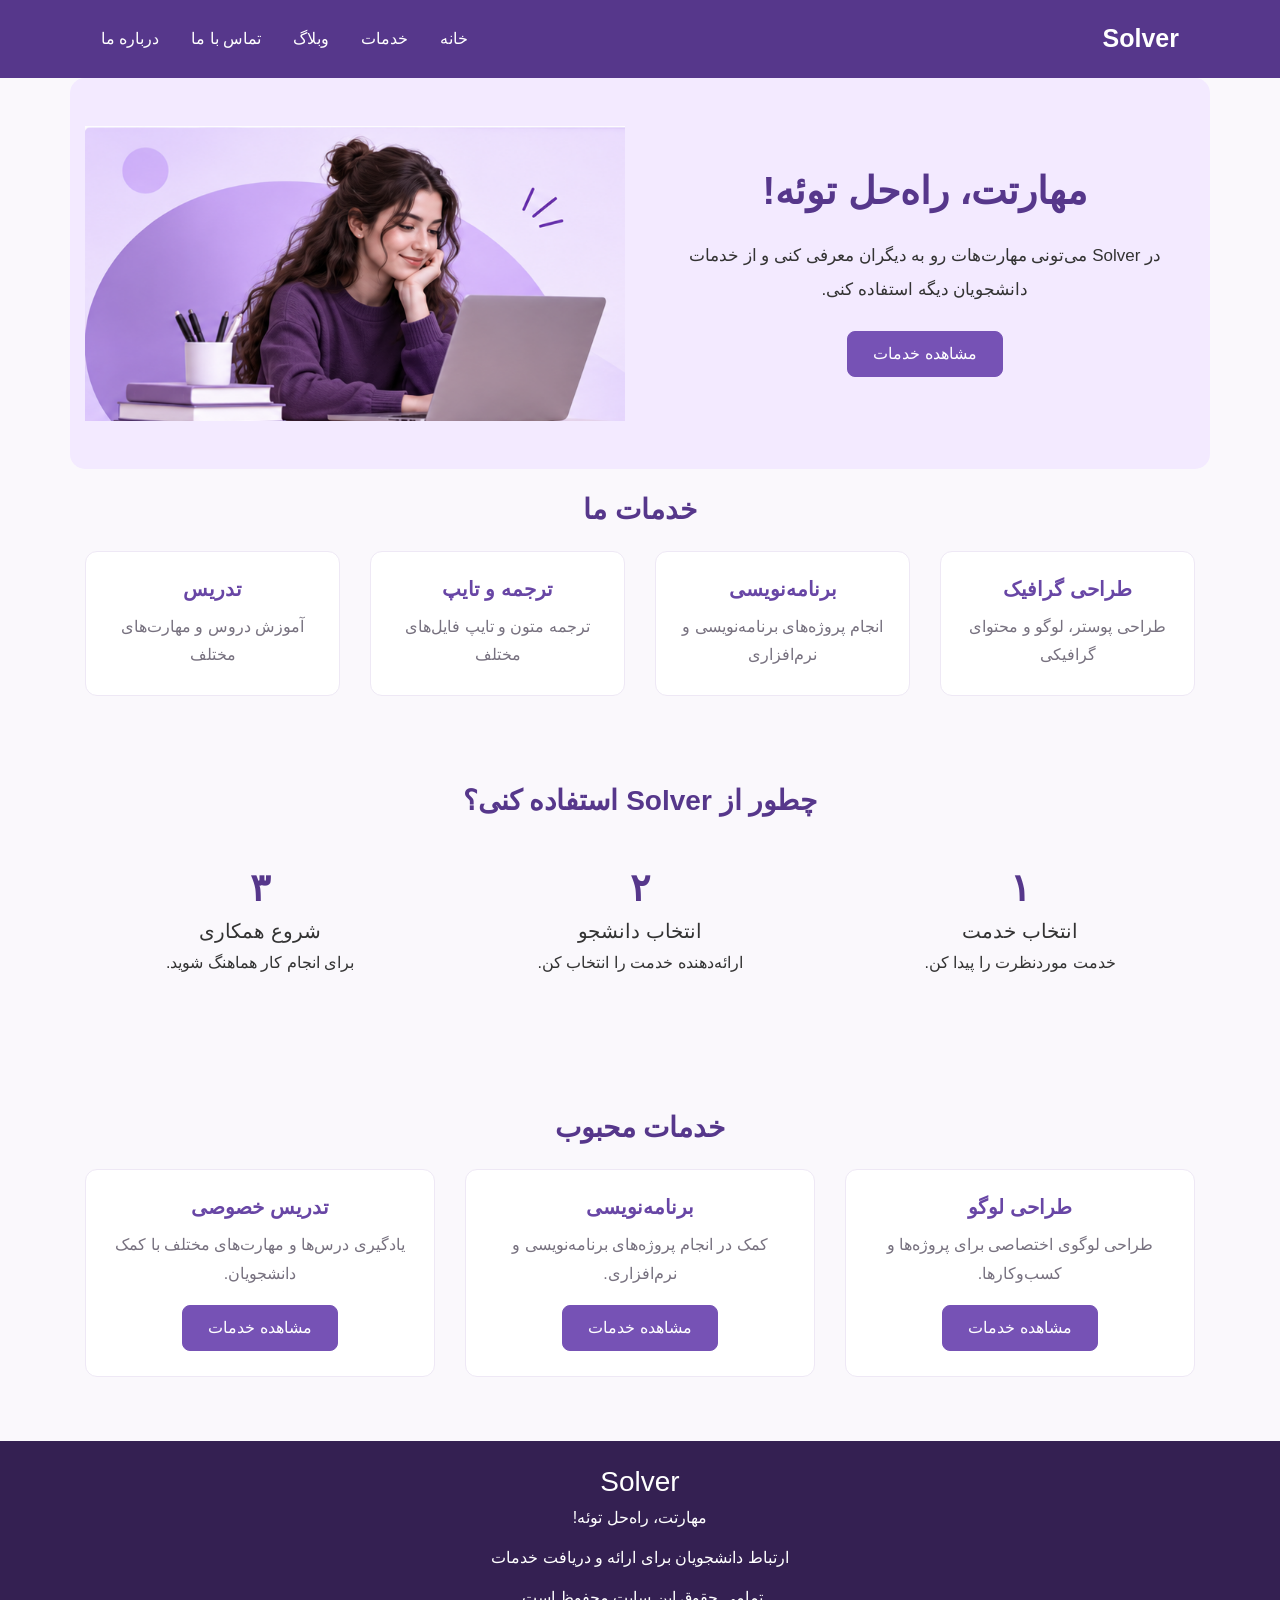
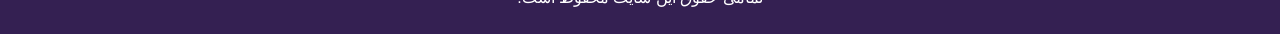
==== commit e6629570: "enhance footer" ====
--- a/index.html
+++ b/index.html
@@ -23,6 +23,7 @@
                 <a class="nav-link text-white" href="products.html">خدمات</a>
                 <a class="nav-link text-white" href="blog.html">وبلاگ</a>
                 <a class="nav-link text-white" href="contact.html">تماس با ما</a>
+                <a class="nav-link text-white" href="about.html">درباره ما</a>
             </div>
 
         </div>
@@ -183,31 +184,6 @@
         </div>
     </div>
 
-    <!-- آخرین مطالب وبلاگ -->
-    <div class="container py-5">
-
-        <h2 class="text-center mb-4">آخرین مطالب وبلاگ</h2>
-
-        <div class="text-center">
-
-            <div class="py-3 border-bottom">
-                <h5>چطور مهارت جدید یاد بگیریم؟</h5>
-                <a href="blog.html" class="text-decoration-none">ادامه مطلب</a>
-            </div>
-
-            <div class="py-3 border-bottom">
-                <h5>کسب درآمد در دوران دانشجویی</h5>
-                <a href="blog.html" class="text-decoration-none">ادامه مطلب</a>
-            </div>
-
-            <div class="py-3">
-                <h5>اهمیت کار گروهی</h5>
-                <a href="blog.html" class="text-decoration-none">ادامه مطلب</a>
-            </div>
-
-        </div>
-
-    </div>
 
     <!-- پایین صفحه -->
     <div class="container-fluid text-center py-4" style="background-color: #342052; color: white;">
